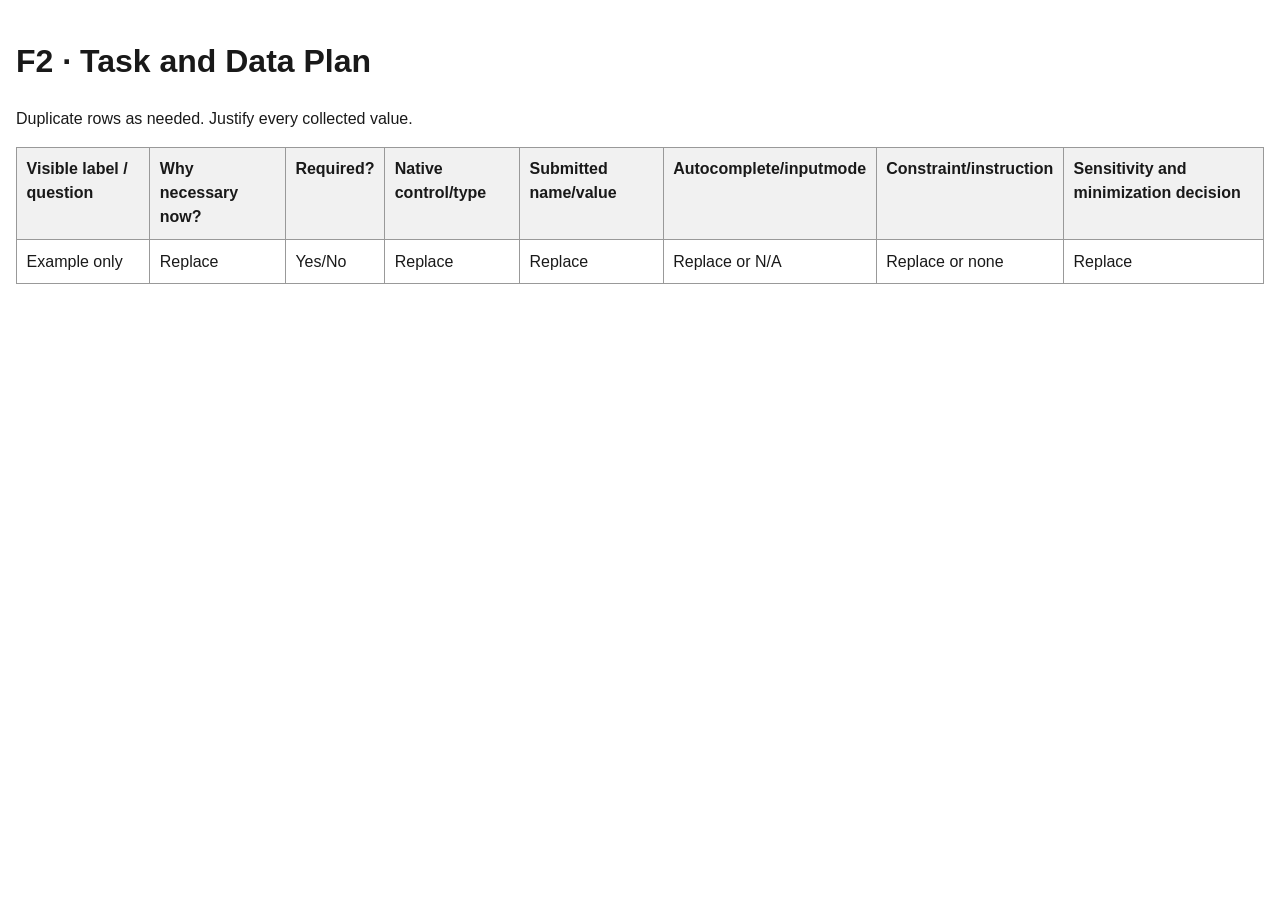
==== field-inventory-template.html @ 048ba882 "added files" ====
<!doctype html>
<html lang="en">
    <head>
        <meta charset="utf-8">
        <meta name="viewport" content="width=device-width,initial-scale=1">
        <title>Field Inventory</title>
        <style>
        body{
            font-family:Arial,sans-serif;
            line-height:1.5;
            max-width:80rem;
            margin:auto;
            padding:1rem;
            color:#191919;
        }
        table{
            width:100%;
            border-collapse:collapse;
        }
        th,td{
            padding:.6rem;
            border:1px solid #999;
            text-align:left;
            vertical-align:top;
        }
        th{
            background:#f1f1f1;
        }
        </style>
        </head>
        <body>
            <h1>F2 · Task and Data Plan</h1>
            <p>Duplicate rows as needed. Justify every collected value.</p>
            <table>
                <thead>
                    <tr>
                        <th>Visible label / question</th>
                        <th>Why necessary now?</th>
                        <th>Required?</th>
                        <th>Native control/type</th>
                        <th>Submitted name/value</th>
                        <th>Autocomplete/inputmode</th>
                        <th>Constraint/instruction</th>
                        <th>Sensitivity and minimization decision</th>
                    </tr>
                </thead>
                <tbody>
                    <tr>
                        <td>Example only</td>
                        <td>Replace</td>
                        <td>Yes/No</td>
                        <td>Replace</td>
                        <td>Replace</td>
                        <td>Replace or N/A</td>
                        <td>Replace or none</td>
                        <td>Replace</td>
                    </tr>
                </tbody>
            </table>
        </body>
        </html>
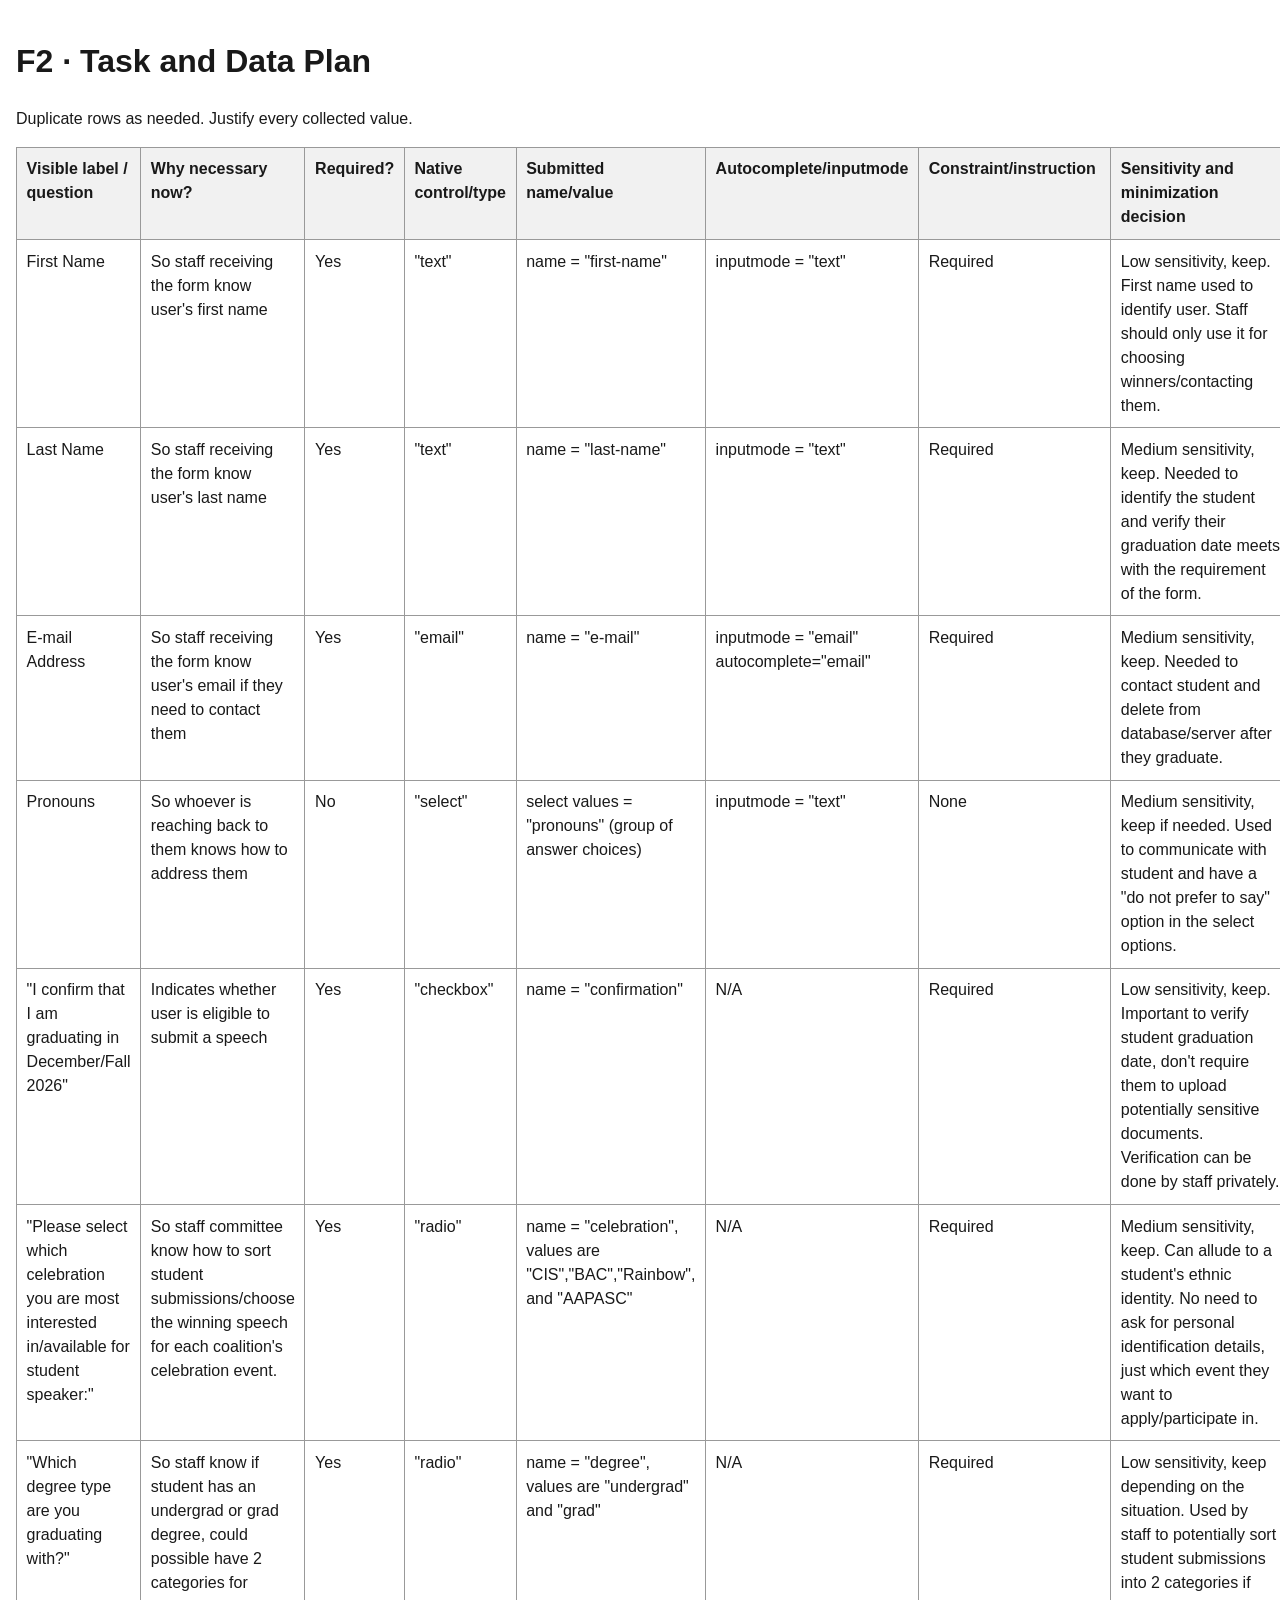
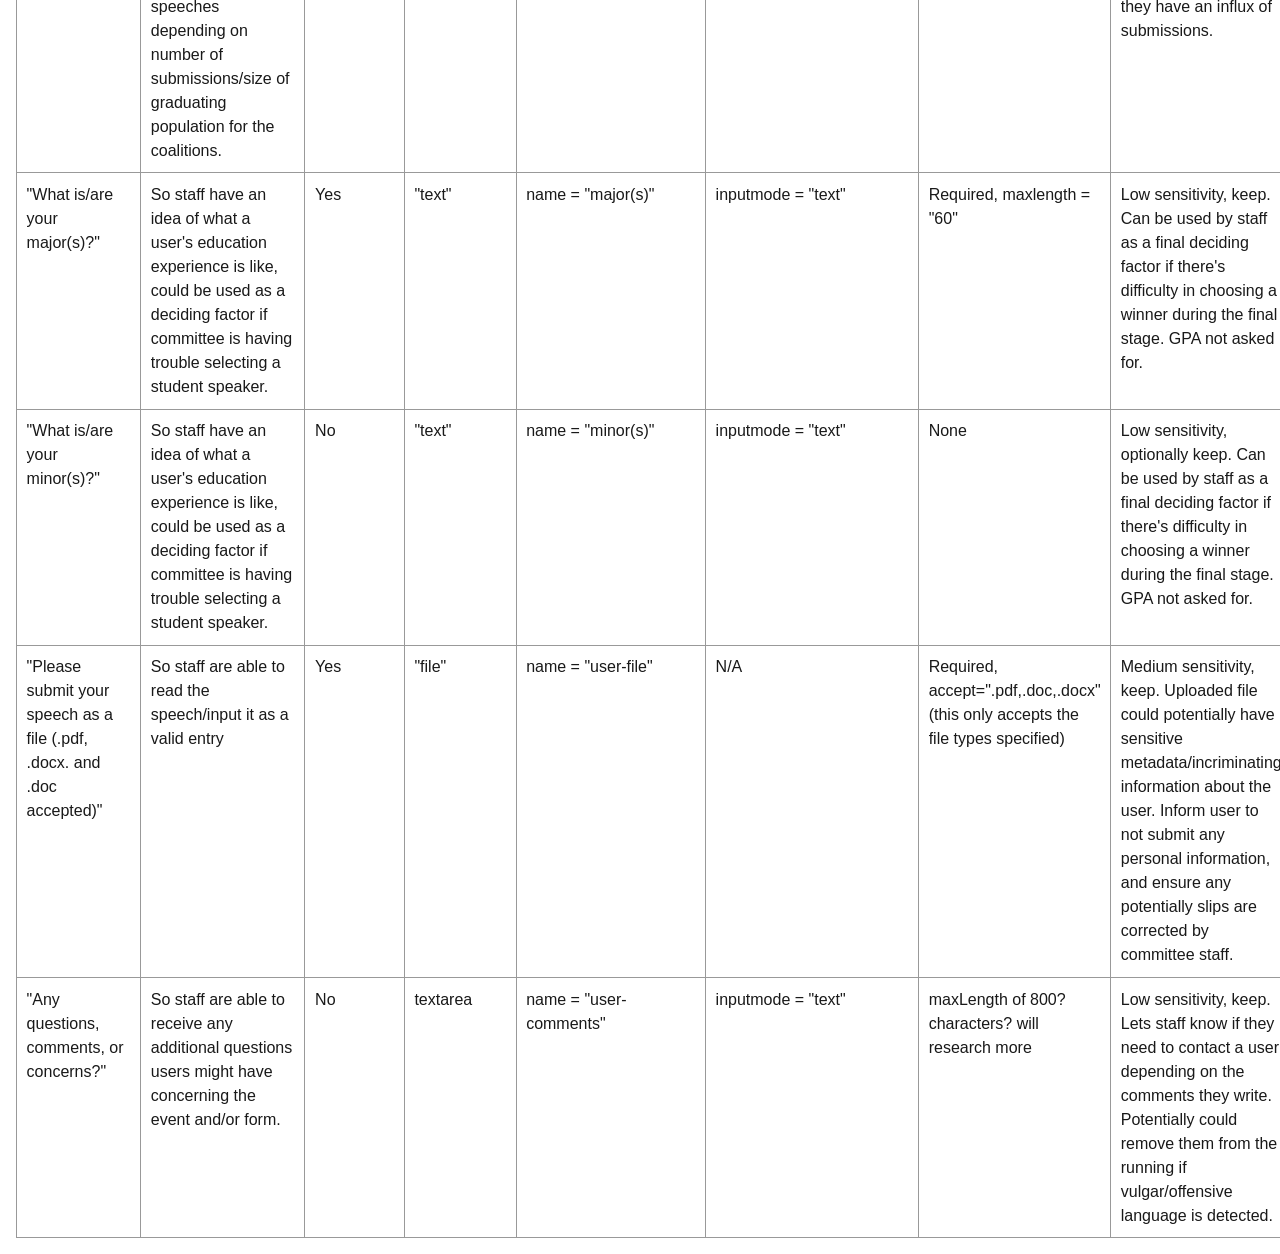
==== commit 7d48a9bb: "updated files" ====
--- a/field-inventory-template.html
+++ b/field-inventory-template.html
@@ -46,14 +46,114 @@
                 </thead>
                 <tbody>
                     <tr>
-                        <td>Example only</td>
-                        <td>Replace</td>
-                        <td>Yes/No</td>
-                        <td>Replace</td>
-                        <td>Replace</td>
-                        <td>Replace or N/A</td>
-                        <td>Replace or none</td>
-                        <td>Replace</td>
+                        <td>First Name</td>
+                        <td>So staff receiving the form know user's first name</td>
+                        <td>Yes</td>
+                        <td>"text"</td>
+                        <td>name = "first-name"</td>
+                        <td>inputmode = "text"</td>
+                        <td>Required</td>
+                        <td>Low sensitivity, keep. First name used to identify user. Staff should only use it for choosing winners/contacting them. </td>
+                    </tr>
+                    <tr>
+                        <td>Last Name</td>
+                        <td>So staff receiving the form know user's last name</td>
+                        <td>Yes</td>
+                        <td>"text"</td>
+                        <td>name = "last-name"</td>
+                        <td>inputmode = "text"</td>
+                        <td>Required</td>
+                        <td>Medium sensitivity, keep. Needed to identify the student and verify their graduation date meets with the requirement of the form.</td>
+                    </tr>
+                    <tr>
+                        <td>E-mail Address</td>
+                        <td>So staff receiving the form know user's email if they need to contact them</td>
+                        <td>Yes</td>
+                        <td>"email"</td>
+                        <td>name = "e-mail"</td>
+                        <td>inputmode = "email" autocomplete="email"</td>
+                        <td>Required</td>
+                        <td>Medium sensitivity, keep. Needed to contact student and delete from database/server after they graduate.</td>
+                    </tr>
+                    <tr>
+                        <td>Pronouns</td>
+                        <td>So whoever is reaching back to them knows how to address them</td>
+                        <td>No</td>
+                        <td>"select"</td>
+                        <td>select values = "pronouns" (group of answer choices) </td>
+                        <td>inputmode = "text"</td>
+                        <td>None</td>
+                        <td>Medium sensitivity, keep if needed. Used to communicate with student and have a "do not prefer to say" option in the select options.</td>
+                    </tr>
+                    <tr>
+                        <td>"I confirm that I am graduating in December/Fall 2026"</td>
+                        <td>Indicates whether user is eligible to submit a speech</td>
+                        <td>Yes</td>
+                        <td>"checkbox"</td>
+                        <td>name = "confirmation"</td>
+                        <td>N/A</td>
+                        <td>Required</td>
+                        <td>Low sensitivity, keep. Important to verify student graduation date, don't require them to upload potentially sensitive documents. Verification can be done by staff privately.</td>
+                    </tr>
+                    <tr>
+                        <td>"Please select which celebration you are most interested in/available for student speaker:"</td>
+                        <td>So staff committee know how to sort student submissions/choose the winning speech for each coalition's celebration event.</td>
+                        <td>Yes</td>
+                        <td>"radio"</td>
+                        <td>name = "celebration", values are "CIS","BAC","Rainbow", and "AAPASC"</td>
+                        <td>N/A</td>
+                        <td>Required</td>
+                        <td>Medium sensitivity, keep. Can allude to a student's ethnic identity. No need to ask for personal identification details, just which event they want to apply/participate in.</td>
+                    </tr>
+                    <tr>
+                        <td>"Which degree type are you graduating with?"</td>
+                        <td>So staff know if student has an undergrad or grad degree, could possible have 2 categories for speeches depending on number of submissions/size of graduating population for the coalitions.</td>
+                        <td>Yes</td>
+                        <td>"radio"</td>
+                        <td>name = "degree", values are "undergrad" and "grad"</td>
+                        <td>N/A</td>
+                        <td>Required</td>
+                        <td>Low sensitivity, keep depending on the situation. Used by staff to potentially sort student submissions into 2 categories if they have an influx of submissions.</td>
+                    </tr>
+                    <tr>
+                        <td>"What is/are your major(s)?"</td>
+                        <td>So staff have an idea of what a user's education experience is like, could be used as a deciding factor if committee is having trouble selecting a student speaker.</td>
+                        <td>Yes</td>
+                        <td>"text"</td>
+                        <td>name = "major(s)"</td>
+                        <td>inputmode = "text"</td>
+                        <td>Required, maxlength = "60"</td>
+                        <td>Low sensitivity, keep. Can be used by staff as a final deciding factor if there's difficulty in choosing a winner during the final stage. GPA not asked for.</td>
+                    </tr>
+                    <tr>
+                        <td>"What is/are your minor(s)?"</td>
+                        <td>So staff have an idea of what a user's education experience is like, could be used as a deciding factor if committee is having trouble selecting a student speaker.</td>
+                        <td>No</td>
+                        <td>"text"</td>
+                        <td>name = "minor(s)"</td>
+                        <td>inputmode = "text"</td>
+                        <td>None</td>
+                        <td>Low sensitivity, optionally keep. Can be used by staff as a final deciding factor if there's difficulty in choosing a winner during the final stage. GPA not asked for.</td>
+                    </tr>
+                    <tr>
+                        <td>"Please submit your speech as a file (.pdf, .docx. and .doc accepted)"</td>
+                        <td>So staff are able to read the speech/input it as a valid entry</td>
+                        <td>Yes</td>
+                        <td>"file"</td>
+                        <td>name = "user-file"</td>
+                        <td>N/A</td>
+                        <td>Required, accept=".pdf,.doc,.docx" (this only accepts the file types specified)</td>
+                        <td>Medium sensitivity, keep. Uploaded file could potentially have sensitive metadata/incriminating information about the user. Inform user to not submit any personal information, and ensure any potentially slips are corrected by committee staff. </td>
+                    </tr>
+                    <tr>
+                        <td>"Any questions, comments, or concerns?"</td>
+                        <td>So staff are able to receive any additional questions users might have concerning the event and/or form.</td>
+                        <td>No</td>
+                        <td>textarea</td>
+                        <td>name = "user-comments"</td>
+                        <td>inputmode = "text"</td>
+                        <td>maxLength of 800? characters? will research more</td>
+                        <td>Low sensitivity, keep. Lets staff know if they need to contact a user depending on the comments they write. Potentially could remove them from the running if vulgar/offensive language is detected.</td>
                     </tr>
                 </tbody>
             </table>
